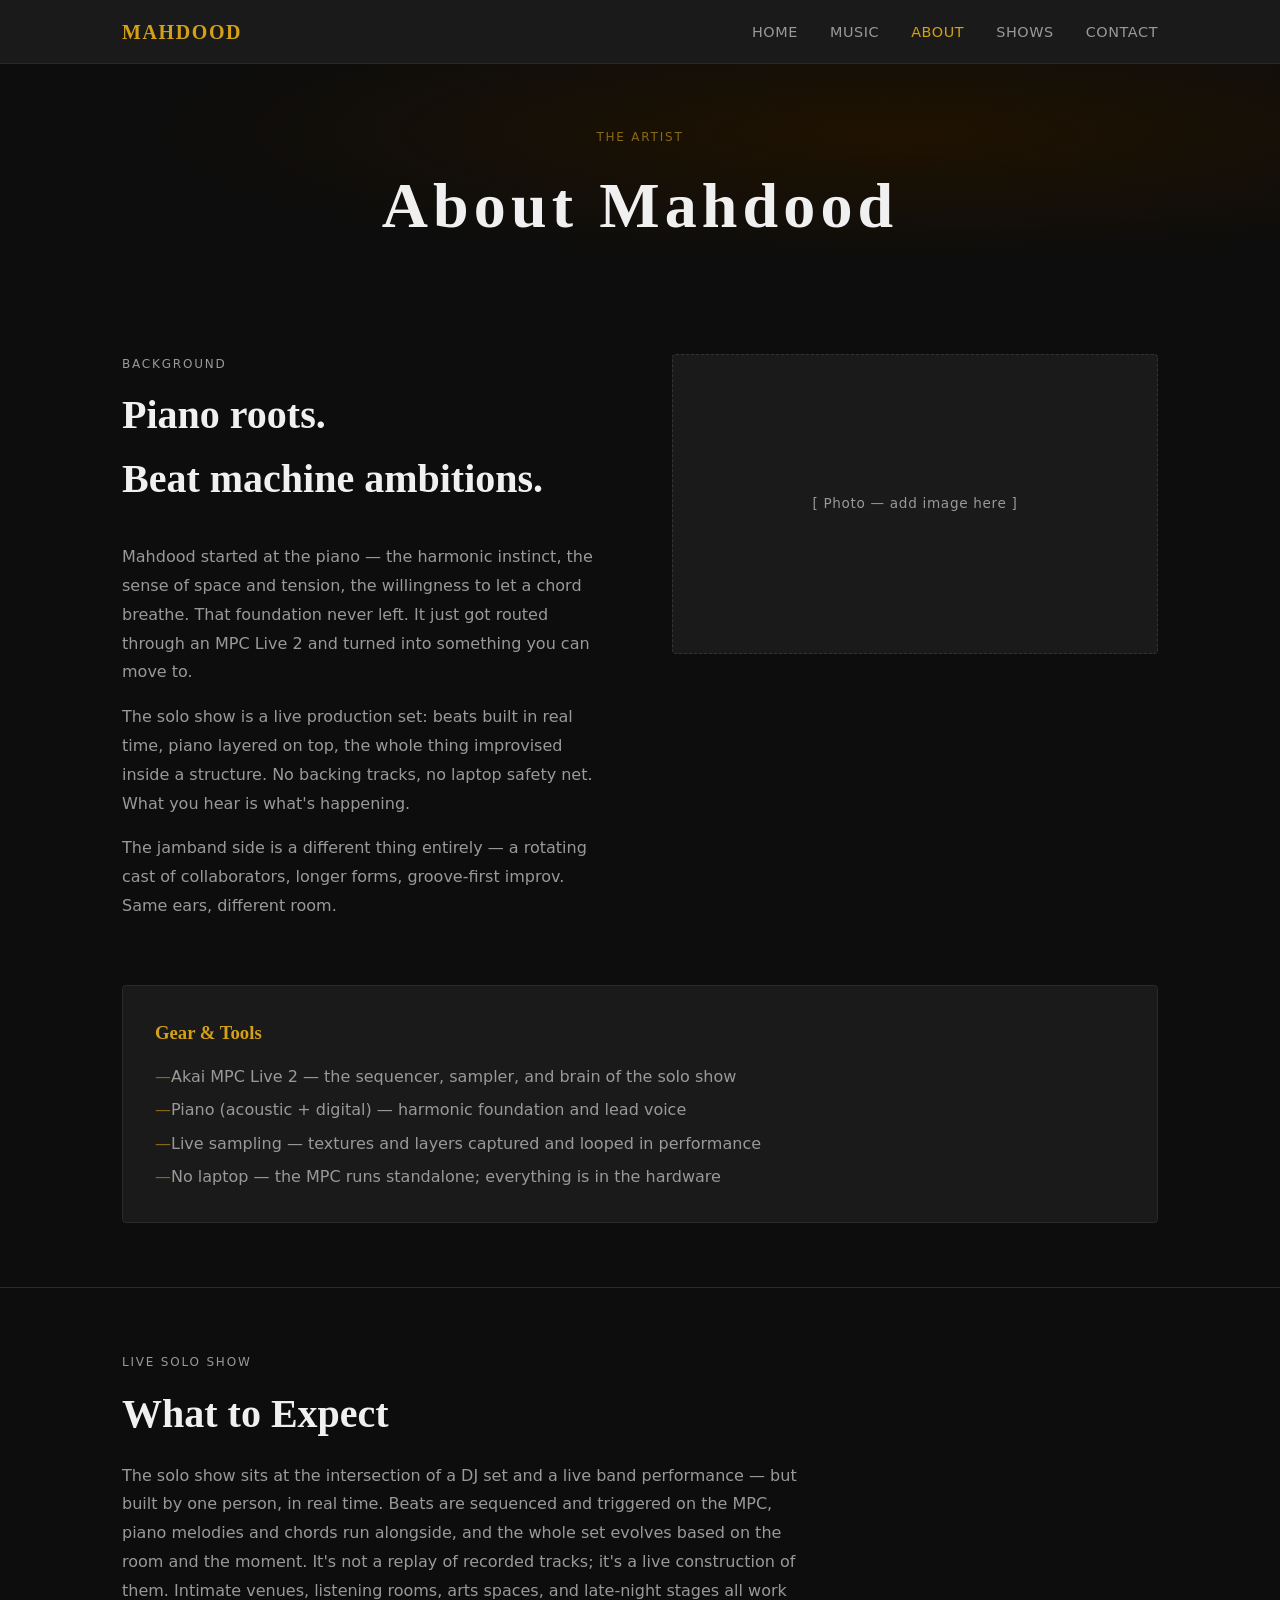
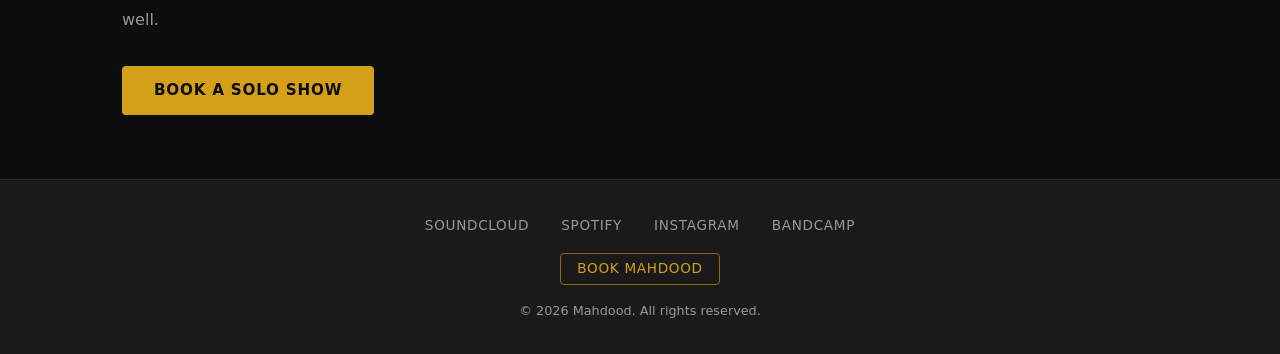
==== about.html @ 0edef9ef "feat: full site build - 5 pages, CSS design system, test script" ====
<!DOCTYPE html>
<html lang="en">
  <head>
    <meta charset="UTF-8" />
    <meta name="viewport" content="width=device-width, initial-scale=1.0" />
    <title>About — Mahdood</title>
    <meta name="description" content="About Mahdood — pianist, producer, and live performer. Piano roots, MPC Live 2, and a jamband side." />
    <link rel="stylesheet" href="styles/main.css" />
  </head>
  <body>

    <!-- Navigation -->
    <nav class="site-nav">
      <div class="nav-inner">
        <a href="index.html" class="nav-logo">MAHDOOD</a>
        <button class="nav-toggle" aria-label="Toggle menu" aria-expanded="false">
          <span></span><span></span><span></span>
        </button>
        <ul class="nav-links">
          <li><a href="index.html">Home</a></li>
          <li><a href="music.html">Music</a></li>
          <li><a href="about.html">About</a></li>
          <li><a href="shows.html">Shows</a></li>
          <li><a href="contact.html">Contact</a></li>
        </ul>
      </div>
    </nav>

    <main>

      <!-- Page hero -->
      <section class="page-hero">
        <p class="section-label">The Artist</p>
        <h1 class="page-title">About Mahdood</h1>
      </section>

      <!-- Bio + photo -->
      <section class="container">
        <div class="about-grid">

          <div class="about-bio">
            <p class="section-label">Background</p>
            <h2 class="section-title" style="margin-bottom: var(--space-lg);">Piano roots.<br>Beat machine ambitions.</h2>
            <p>
              Mahdood started at the piano — the harmonic instinct, the sense of
              space and tension, the willingness to let a chord breathe. That foundation
              never left. It just got routed through an MPC Live 2 and turned into
              something you can move to.
            </p>
            <p>
              The solo show is a live production set: beats built in real time,
              piano layered on top, the whole thing improvised inside a structure.
              No backing tracks, no laptop safety net. What you hear is what's happening.
            </p>
            <p>
              The jamband side is a different thing entirely — a rotating cast of
              collaborators, longer forms, groove-first improv. Same ears, different room.
            </p>
          </div>

          <div>
            <div class="photo-placeholder">[ Photo — add image here ]</div>
          </div>

        </div>
      </section>

      <!-- Gear callout -->
      <section class="container" style="padding-bottom: var(--space-xl);">
        <div class="gear-card">
          <h3>Gear & Tools</h3>
          <ul class="gear-list">
            <li>Akai MPC Live 2 — the sequencer, sampler, and brain of the solo show</li>
            <li>Piano (acoustic + digital) — harmonic foundation and lead voice</li>
            <li>Live sampling — textures and layers captured and looped in performance</li>
            <li>No laptop — the MPC runs standalone; everything is in the hardware</li>
          </ul>
        </div>
      </section>

      <!-- What makes the solo show different -->
      <section class="live-section">
        <div class="container">
          <p class="section-label">Live Solo Show</p>
          <h2 class="section-title">What to Expect</h2>
          <p>
            The solo show sits at the intersection of a DJ set and a live band performance —
            but built by one person, in real time. Beats are sequenced and triggered on the MPC,
            piano melodies and chords run alongside, and the whole set evolves based on
            the room and the moment. It's not a replay of recorded tracks; it's a live
            construction of them. Intimate venues, listening rooms, arts spaces, and
            late-night stages all work well.
          </p>
          <div style="margin-top: var(--space-lg);">
            <a href="contact.html" class="btn btn-primary">Book a Solo Show</a>
          </div>
        </div>
      </section>

    </main>

    <!-- Footer -->
    <footer class="site-footer">
      <div class="footer-inner">
        <ul class="footer-social">
          <li><a href="#">SoundCloud</a></li>
          <li><a href="#">Spotify</a></li>
          <li><a href="#">Instagram</a></li>
          <li><a href="#">Bandcamp</a></li>
        </ul>
        <a href="contact.html" class="footer-book">Book Mahdood</a>
        <p class="footer-copy">&copy; 2026 Mahdood. All rights reserved.</p>
      </div>
    </footer>

    <script src="scripts/main.js"></script>
  </body>
</html>
---- styles/main.css ----
*, *::before, *::after {
  box-sizing: border-box;
}

body, h1, h2, h3, h4, p, ul, ol {
  margin: 0;
  padding: 0;
}

/* ── Design Tokens ── */
:root {
  --color-bg:           #0d0d0d;
  --color-surface:      #1a1a1a;
  --color-text:         #f0f0f0;
  --color-text-muted:   #999999;
  --color-accent:       #d4a017;
  --color-accent-muted: #8b6914;
  --font-display:       Georgia, 'Times New Roman', serif;
  --font-sans:          system-ui, -apple-system, sans-serif;
  --space-xs:           0.25rem;
  --space-sm:           0.5rem;
  --space-md:           1rem;
  --space-lg:           2rem;
  --space-xl:           4rem;
  --radius:             4px;
  --nav-height:         64px;
}

/* ── Base ── */
html {
  scroll-behavior: smooth;
}

body {
  font-family: var(--font-sans);
  background: var(--color-bg);
  color: var(--color-text);
  line-height: 1.6;
  min-height: 100vh;
  display: flex;
  flex-direction: column;
}

a {
  color: var(--color-accent);
  text-decoration: none;
}

a:hover {
  text-decoration: underline;
}

img {
  max-width: 100%;
  display: block;
}

/* ── Navigation ── */
.site-nav {
  position: sticky;
  top: 0;
  z-index: 100;
  background: var(--color-surface);
  border-bottom: 1px solid #2a2a2a;
  height: var(--nav-height);
  display: flex;
  align-items: center;
}

.nav-inner {
  width: 100%;
  max-width: 1100px;
  margin: 0 auto;
  padding: 0 var(--space-lg);
  display: flex;
  align-items: center;
  justify-content: space-between;
}

.nav-logo {
  font-family: var(--font-display);
  font-size: 1.25rem;
  font-weight: bold;
  color: var(--color-accent);
  letter-spacing: 0.08em;
  text-decoration: none;
}

.nav-logo:hover {
  text-decoration: none;
  color: var(--color-accent);
  opacity: 0.85;
}

.nav-links {
  display: flex;
  gap: var(--space-lg);
  list-style: none;
}

.nav-links a {
  color: var(--color-text-muted);
  font-size: 0.9rem;
  letter-spacing: 0.04em;
  text-transform: uppercase;
  transition: color 0.2s;
  text-decoration: none;
}

.nav-links a:hover,
.nav-links a.active {
  color: var(--color-accent);
}

/* Hamburger (mobile) */
.nav-toggle {
  display: none;
  flex-direction: column;
  gap: 5px;
  cursor: pointer;
  background: none;
  border: none;
  padding: var(--space-sm);
}

.nav-toggle span {
  display: block;
  width: 24px;
  height: 2px;
  background: var(--color-text);
  transition: transform 0.3s, opacity 0.3s;
}

/* ── Footer ── */
.site-footer {
  background: var(--color-surface);
  border-top: 1px solid #2a2a2a;
  padding: var(--space-lg);
  margin-top: auto;
  text-align: center;
}

.footer-inner {
  max-width: 1100px;
  margin: 0 auto;
  display: flex;
  flex-direction: column;
  align-items: center;
  gap: var(--space-md);
}

.footer-social {
  display: flex;
  gap: var(--space-lg);
  list-style: none;
}

.footer-social a {
  color: var(--color-text-muted);
  font-size: 0.85rem;
  text-transform: uppercase;
  letter-spacing: 0.05em;
  transition: color 0.2s;
  text-decoration: none;
}

.footer-social a:hover {
  color: var(--color-accent);
}

.footer-book {
  display: inline-block;
  color: var(--color-accent);
  border: 1px solid var(--color-accent-muted);
  padding: var(--space-xs) var(--space-md);
  border-radius: var(--radius);
  font-size: 0.85rem;
  letter-spacing: 0.05em;
  text-transform: uppercase;
  transition: background 0.2s;
  text-decoration: none;
}

.footer-book:hover {
  background: var(--color-accent);
  color: #0d0d0d;
  text-decoration: none;
}

.footer-copy {
  color: var(--color-text-muted);
  font-size: 0.8rem;
}

/* ── Page wrapper ── */
main {
  flex: 1;
}

/* ── Container ── */
.container {
  max-width: 1100px;
  margin: 0 auto;
  padding: 0 var(--space-lg);
}

/* ── Buttons ── */
.btn {
  display: inline-block;
  padding: 0.75rem 2rem;
  border-radius: var(--radius);
  font-size: 0.95rem;
  font-weight: 600;
  letter-spacing: 0.05em;
  text-transform: uppercase;
  cursor: pointer;
  transition: background 0.2s, color 0.2s;
  text-decoration: none;
  border: none;
}

.btn-primary {
  background: var(--color-accent);
  color: #0d0d0d;
}

.btn-primary:hover {
  background: #e8b520;
  text-decoration: none;
  color: #0d0d0d;
}

.btn-outline {
  background: transparent;
  border: 1px solid var(--color-accent);
  color: var(--color-accent);
}

.btn-outline:hover {
  background: var(--color-accent);
  color: #0d0d0d;
  text-decoration: none;
}

/* ── Section headings ── */
.section-label {
  font-size: 0.75rem;
  letter-spacing: 0.15em;
  text-transform: uppercase;
  color: var(--color-accent-muted);
  margin-bottom: var(--space-sm);
}

.section-title {
  font-family: var(--font-display);
  font-size: clamp(1.75rem, 4vw, 2.5rem);
  color: var(--color-text);
  margin-bottom: var(--space-md);
}

/* ── Hero (index.html) ── */
.hero {
  min-height: calc(100vh - var(--nav-height));
  display: flex;
  flex-direction: column;
  align-items: center;
  justify-content: center;
  text-align: center;
  padding: var(--space-xl) var(--space-lg);
  background:
    radial-gradient(ellipse at 60% 40%, #1f1200 0%, transparent 60%),
    radial-gradient(ellipse at 20% 80%, #0d0820 0%, transparent 50%),
    var(--color-bg);
}

.hero-name {
  font-family: var(--font-display);
  font-size: clamp(3.5rem, 12vw, 9rem);
  letter-spacing: 0.12em;
  color: var(--color-text);
  line-height: 1;
  margin-bottom: var(--space-md);
}

.hero-tagline {
  font-size: clamp(0.95rem, 2.5vw, 1.2rem);
  color: var(--color-text-muted);
  letter-spacing: 0.2em;
  text-transform: uppercase;
  margin-bottom: var(--space-xl);
}

.hero-cta {
  margin-bottom: var(--space-xl);
}

.hero-blurb {
  max-width: 560px;
  color: var(--color-text-muted);
  font-size: 1rem;
  line-height: 1.8;
}

/* ── Page hero (inner pages) ── */
.page-hero {
  padding: var(--space-xl) var(--space-lg) var(--space-lg);
  background:
    radial-gradient(ellipse at 70% 30%, #1f1200 0%, transparent 60%),
    var(--color-bg);
  text-align: center;
}

.page-hero .section-label {
  margin-bottom: var(--space-sm);
}

.page-title {
  font-family: var(--font-display);
  font-size: clamp(2rem, 6vw, 4rem);
  letter-spacing: 0.08em;
  color: var(--color-text);
}

/* ── Music page ── */
.music-section {
  padding: var(--space-xl) 0;
}

.music-section + .music-section {
  border-top: 1px solid #2a2a2a;
}

.track-grid {
  display: grid;
  grid-template-columns: repeat(auto-fit, minmax(300px, 1fr));
  gap: var(--space-lg);
  margin-top: var(--space-lg);
}

.track-embed {
  background: var(--color-surface);
  border-radius: var(--radius);
  overflow: hidden;
}

.track-embed iframe {
  display: block;
  width: 100%;
}

.platform-links {
  margin-top: var(--space-lg);
  display: flex;
  gap: var(--space-md);
  flex-wrap: wrap;
}

/* ── About page ── */
.about-grid {
  display: grid;
  grid-template-columns: 1fr 1fr;
  gap: var(--space-xl);
  align-items: start;
  padding: var(--space-xl) 0;
}

.about-bio p + p {
  margin-top: var(--space-md);
}

.about-bio p {
  color: var(--color-text-muted);
  line-height: 1.8;
}

.gear-card {
  background: var(--color-surface);
  border: 1px solid #2a2a2a;
  border-radius: var(--radius);
  padding: var(--space-lg);
}

.gear-card h3 {
  font-family: var(--font-display);
  color: var(--color-accent);
  margin-bottom: var(--space-md);
}

.gear-list {
  list-style: none;
  display: flex;
  flex-direction: column;
  gap: var(--space-sm);
}

.gear-list li {
  color: var(--color-text-muted);
  padding-left: var(--space-md);
  position: relative;
}

.gear-list li::before {
  content: '—';
  position: absolute;
  left: 0;
  color: var(--color-accent-muted);
}

.photo-placeholder {
  background: var(--color-surface);
  border: 1px dashed #333;
  border-radius: var(--radius);
  height: 300px;
  display: flex;
  align-items: center;
  justify-content: center;
  color: var(--color-text-muted);
  font-size: 0.85rem;
  letter-spacing: 0.05em;
}

.live-section {
  padding: var(--space-xl) 0;
  border-top: 1px solid #2a2a2a;
}

.live-section p {
  color: var(--color-text-muted);
  max-width: 680px;
  line-height: 1.8;
}

/* ── Shows page ── */
.shows-section {
  padding: var(--space-xl) 0;
}

.shows-section + .shows-section {
  border-top: 1px solid #2a2a2a;
}

.show-list {
  list-style: none;
  display: flex;
  flex-direction: column;
  gap: var(--space-md);
  margin-top: var(--space-lg);
}

.show-item {
  background: var(--color-surface);
  border: 1px solid #2a2a2a;
  border-radius: var(--radius);
  padding: var(--space-md) var(--space-lg);
  display: grid;
  grid-template-columns: 120px 1fr auto;
  gap: var(--space-md);
  align-items: center;
}

.show-date {
  font-family: var(--font-display);
  color: var(--color-accent);
  font-size: 0.9rem;
}

.show-details h3 {
  font-size: 1rem;
  margin-bottom: var(--space-xs);
}

.show-details p {
  color: var(--color-text-muted);
  font-size: 0.85rem;
}

.show-item .btn {
  font-size: 0.8rem;
  padding: 0.4rem 1rem;
  white-space: nowrap;
}

.shows-cta {
  background: var(--color-surface);
  border: 1px solid var(--color-accent-muted);
  border-radius: var(--radius);
  padding: var(--space-xl);
  text-align: center;
  margin: var(--space-xl) 0;
}

.shows-cta p {
  color: var(--color-text-muted);
  margin-bottom: var(--space-lg);
}

/* ── Contact page ── */
.contact-grid {
  display: grid;
  grid-template-columns: 1fr 1.5fr;
  gap: var(--space-xl);
  padding: var(--space-xl) 0;
}

.contact-intro h2 {
  font-family: var(--font-display);
  font-size: clamp(1.5rem, 4vw, 2.5rem);
  color: var(--color-accent);
  margin-bottom: var(--space-md);
}

.contact-intro p {
  color: var(--color-text-muted);
  line-height: 1.8;
  margin-bottom: var(--space-lg);
}

.contact-social {
  list-style: none;
  display: flex;
  flex-direction: column;
  gap: var(--space-sm);
}

.contact-social a {
  color: var(--color-text-muted);
  font-size: 0.9rem;
  transition: color 0.2s;
  text-decoration: none;
}

.contact-social a:hover {
  color: var(--color-accent);
}

/* Contact form */
.contact-form {
  display: flex;
  flex-direction: column;
  gap: var(--space-md);
}

.form-group {
  display: flex;
  flex-direction: column;
  gap: var(--space-xs);
}

.form-group label {
  font-size: 0.8rem;
  letter-spacing: 0.08em;
  text-transform: uppercase;
  color: var(--color-text-muted);
}

.form-group input,
.form-group select,
.form-group textarea {
  background: var(--color-surface);
  border: 1px solid #333;
  border-radius: var(--radius);
  color: var(--color-text);
  font-family: var(--font-sans);
  font-size: 1rem;
  padding: 0.65rem var(--space-md);
  transition: border-color 0.2s;
  width: 100%;
}

.form-group input:focus,
.form-group select,
.form-group textarea:focus {
  outline: none;
  border-color: var(--color-accent);
}

.form-group select option {
  background: var(--color-surface);
}

.form-group textarea {
  min-height: 140px;
  resize: vertical;
}

/* ── Responsive ── */
@media (max-width: 768px) {
  .nav-links {
    display: none;
    position: absolute;
    top: var(--nav-height);
    left: 0;
    right: 0;
    background: var(--color-surface);
    flex-direction: column;
    padding: var(--space-md) var(--space-lg);
    gap: var(--space-md);
    border-bottom: 1px solid #2a2a2a;
  }

  .nav-links.open {
    display: flex;
  }

  .nav-toggle {
    display: flex;
  }

  .about-grid,
  .contact-grid {
    grid-template-columns: 1fr;
  }

  .show-item {
    grid-template-columns: 1fr;
  }

  .show-item .btn {
    width: fit-content;
  }

  .track-grid {
    grid-template-columns: 1fr;
  }
}
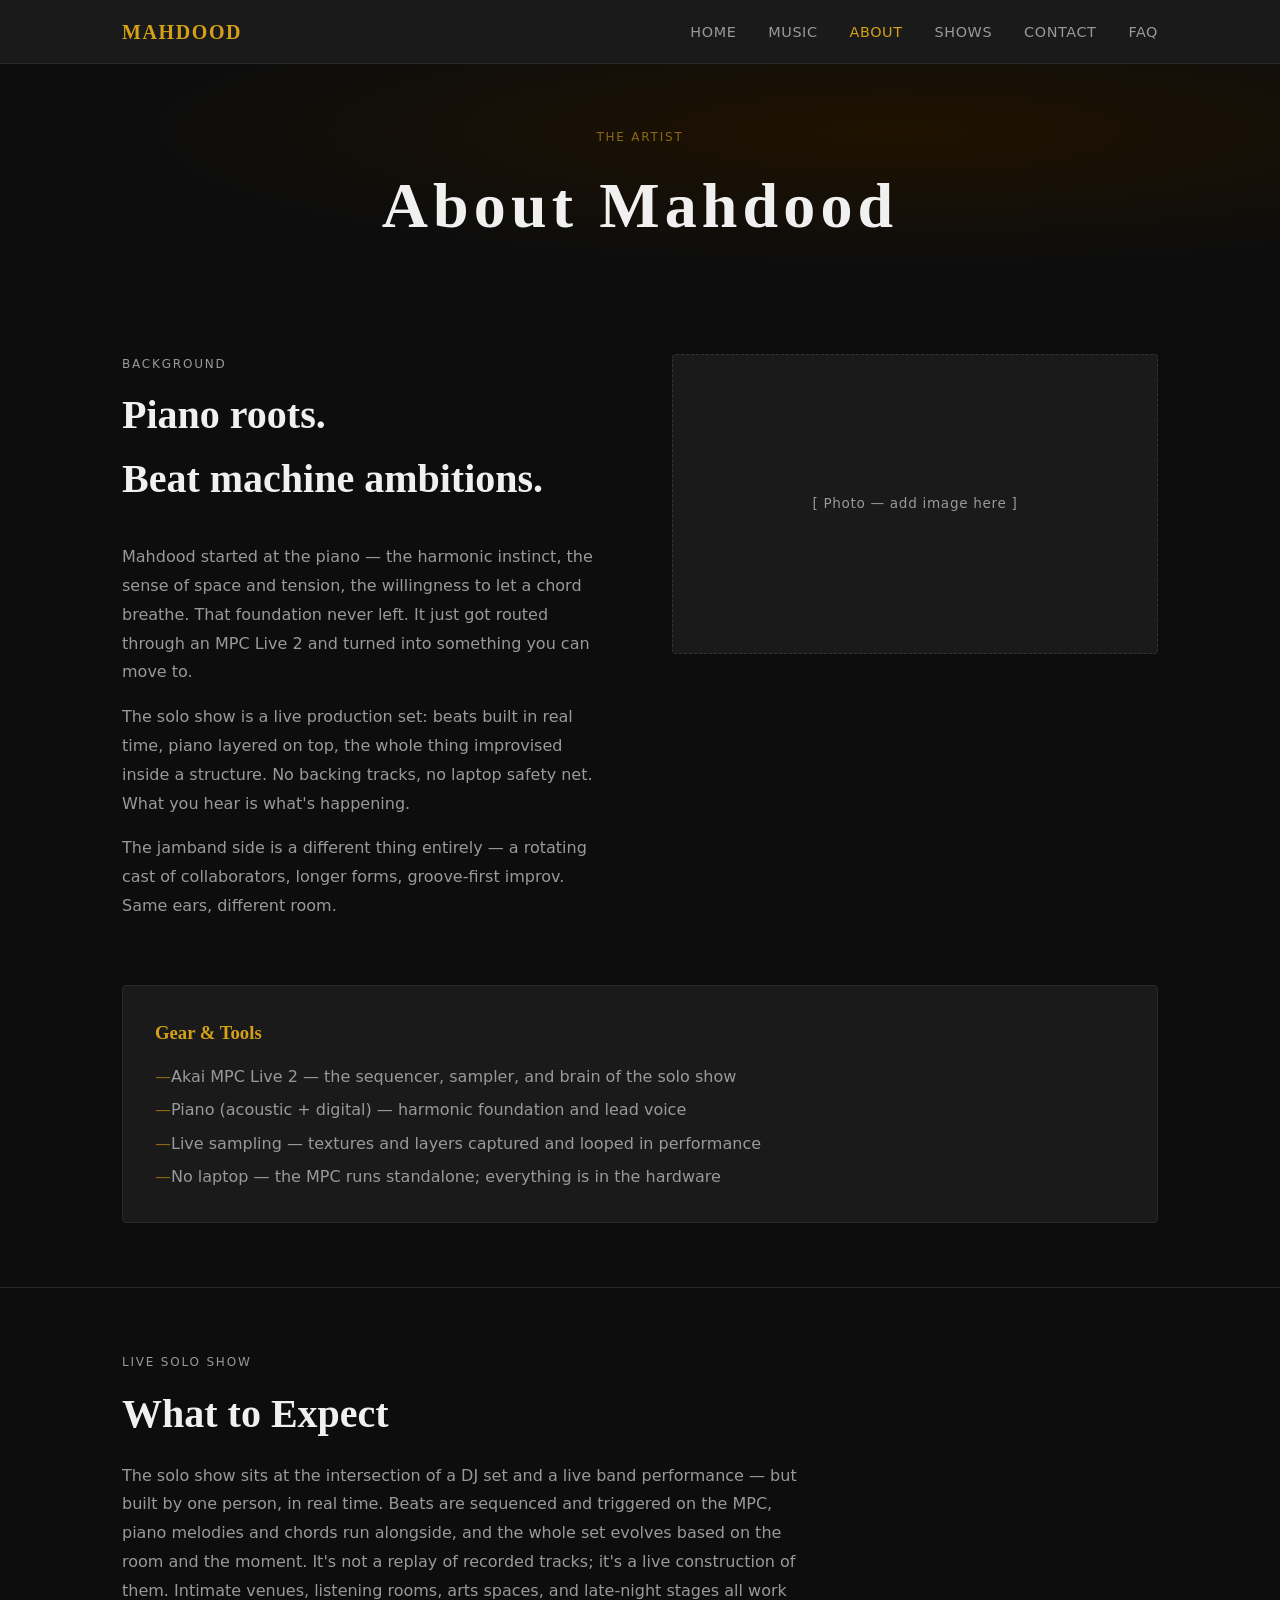
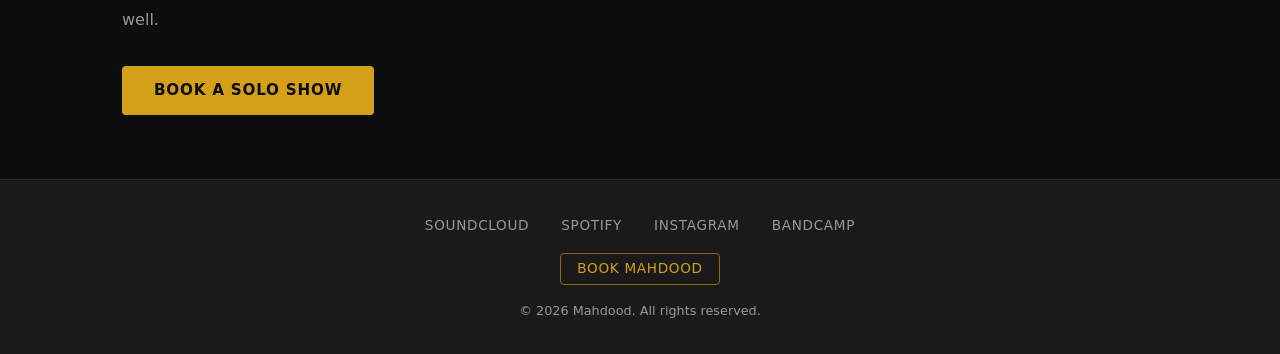
==== commit 8e1173aa: "chore: commit accumulated work from modules 3-5 - Add .claude/rules/, skills/, hooks/, and settings." ====
--- a/about.html
+++ b/about.html
@@ -22,6 +22,7 @@
           <li><a href="about.html">About</a></li>
           <li><a href="shows.html">Shows</a></li>
           <li><a href="contact.html">Contact</a></li>
+          <li><a href="faq.html">FAQ</a></li>
         </ul>
       </div>
     </nav>
--- a/styles/main.css
+++ b/styles/main.css
@@ -583,6 +583,338 @@
   resize: vertical;
 }
 
+/* ── Blog page ── */
+.blog-listing {
+  padding: var(--space-xl) 0;
+}
+
+.blog-grid {
+  list-style: none;
+  display: grid;
+  grid-template-columns: 1fr;
+  gap: var(--space-lg);
+}
+
+.post-card {
+  background: var(--color-surface);
+  border: 1px solid #2a2a2a;
+  border-radius: var(--radius);
+  padding: var(--space-lg);
+  display: flex;
+  flex-direction: column;
+  gap: var(--space-md);
+  transition: border-color 0.2s;
+}
+
+.post-card:hover {
+  border-color: var(--color-accent-muted);
+}
+
+.post-card__header {
+  display: flex;
+  flex-direction: column;
+  gap: var(--space-xs);
+}
+
+.post-card__date {
+  font-size: 0.75rem;
+  letter-spacing: 0.1em;
+  text-transform: uppercase;
+  color: var(--color-accent-muted);
+}
+
+.post-card__title {
+  font-family: var(--font-display);
+  font-size: clamp(1.1rem, 2.5vw, 1.4rem);
+  line-height: 1.3;
+}
+
+.post-card__title a {
+  color: var(--color-text);
+  text-decoration: none;
+  transition: color 0.2s;
+}
+
+.post-card__title a:hover {
+  color: var(--color-accent);
+  text-decoration: none;
+}
+
+.post-card__title a:focus {
+  outline: 2px solid var(--color-accent);
+  outline-offset: 2px;
+  border-radius: 2px;
+}
+
+.post-card__excerpt {
+  color: var(--color-text-muted);
+  font-size: 0.95rem;
+  line-height: 1.7;
+}
+
+.post-card__tags {
+  list-style: none;
+  display: flex;
+  flex-wrap: wrap;
+  gap: var(--space-sm);
+  margin-top: auto;
+}
+
+.post-card__tag {
+  font-size: 0.75rem;
+  letter-spacing: 0.06em;
+  text-transform: uppercase;
+  color: var(--color-text-muted);
+  background: var(--color-bg);
+  border: 1px solid #333;
+  border-radius: var(--radius);
+  padding: var(--space-xs) var(--space-sm);
+}
+
+@media (min-width: 768px) {
+  .blog-grid {
+    grid-template-columns: repeat(2, 1fr);
+  }
+}
+
+@media (min-width: 1100px) {
+  .blog-grid {
+    grid-template-columns: repeat(3, 1fr);
+  }
+}
+
+/* ── Card ── */
+.card {
+  background: var(--color-surface);
+  border: 1px solid #2a2a2a;
+  border-radius: var(--radius);
+  padding: var(--space-lg);
+  display: flex;
+  flex-direction: column;
+  gap: var(--space-md);
+  transition: border-color 0.2s;
+}
+
+.card__label {
+  font-size: 0.75rem;
+  letter-spacing: 0.1em;
+  text-transform: uppercase;
+  color: var(--color-accent-muted);
+}
+
+.card__title {
+  font-family: var(--font-display);
+  font-size: clamp(1.1rem, 2.5vw, 1.4rem);
+  color: var(--color-text);
+  line-height: 1.3;
+}
+
+.card__body {
+  color: var(--color-text-muted);
+  font-size: 0.95rem;
+  line-height: 1.7;
+}
+
+.card__footer {
+  margin-top: auto;
+  padding-top: var(--space-md);
+  border-top: 1px solid #2a2a2a;
+  display: flex;
+  align-items: center;
+  gap: var(--space-md);
+}
+
+/* Modifier: clickable card with a wrapping link */
+.card--link {
+  cursor: pointer;
+  text-decoration: none;
+  color: inherit;
+}
+
+.card--link:hover {
+  border-color: var(--color-accent-muted);
+  text-decoration: none;
+}
+
+.card--link:focus {
+  outline: 2px solid var(--color-accent);
+  outline-offset: 2px;
+}
+
+/* Modifier: accent border callout */
+.card--accent {
+  border-color: var(--color-accent-muted);
+}
+
+/* ── Hero (BEM) ── */
+/* Base .hero block styles live above under "Hero (index.html)".  */
+/* These rules add BEM __element classes and --modifier variants.  */
+
+.hero__label {
+  font-size: 0.75rem;
+  letter-spacing: 0.15em;
+  text-transform: uppercase;
+  color: var(--color-accent-muted);
+  margin-bottom: var(--space-sm);
+}
+
+.hero__name {
+  font-family: var(--font-display);
+  font-size: clamp(3.5rem, 12vw, 9rem);
+  letter-spacing: 0.12em;
+  color: var(--color-text);
+  line-height: 1;
+  margin-bottom: var(--space-md);
+}
+
+.hero__tagline {
+  font-size: clamp(0.95rem, 2.5vw, 1.2rem);
+  color: var(--color-text-muted);
+  letter-spacing: 0.2em;
+  text-transform: uppercase;
+  margin-bottom: var(--space-xl);
+}
+
+.hero__cta {
+  display: flex;
+  flex-wrap: wrap;
+  gap: var(--space-md);
+  justify-content: center;
+  margin-bottom: var(--space-xl);
+}
+
+.hero__cta .btn:focus {
+  outline: 2px solid var(--color-accent);
+  outline-offset: 3px;
+}
+
+.hero__body {
+  max-width: 560px;
+  color: var(--color-text-muted);
+  font-size: 1rem;
+  line-height: 1.8;
+}
+
+/* Modifier: compact — for section heroes that don't need full-viewport height */
+.hero--compact {
+  min-height: 0;
+  padding: var(--space-xl) var(--space-lg) var(--space-lg);
+}
+
+/* Modifier: split — two-column layout (text left, visual right) */
+.hero--split {
+  flex-direction: row;
+  text-align: left;
+  align-items: center;
+  gap: var(--space-xl);
+}
+
+.hero--split .hero__content {
+  flex: 1;
+}
+
+.hero--split .hero__media {
+  flex: 1;
+  display: flex;
+  justify-content: center;
+  align-items: center;
+}
+
+.hero--split .hero__cta {
+  justify-content: flex-start;
+}
+
+@media (max-width: 768px) {
+  .hero--split {
+    flex-direction: column;
+    text-align: center;
+  }
+
+  .hero--split .hero__cta {
+    justify-content: center;
+  }
+}
+
+/* ── FAQ page ── */
+.faq-content {
+  padding: var(--space-xl) 0;
+  display: flex;
+  flex-direction: column;
+  gap: var(--space-xl);
+}
+
+.faq-group__title {
+  font-family: var(--font-display);
+  font-size: clamp(1rem, 2.5vw, 1.3rem);
+  color: var(--color-accent);
+  letter-spacing: 0.05em;
+  margin-bottom: var(--space-md);
+  padding-bottom: var(--space-sm);
+  border-bottom: 1px solid var(--color-accent-muted);
+}
+
+.faq-item {
+  background: var(--color-surface);
+  border: 1px solid #2a2a2a;
+  border-radius: var(--radius);
+  transition: border-color 0.2s;
+}
+
+.faq-item[open] {
+  border-color: var(--color-accent-muted);
+}
+
+.faq-item__question {
+  list-style: none;
+  padding: var(--space-md) var(--space-lg);
+  cursor: pointer;
+  font-size: 1rem;
+  color: var(--color-text);
+  display: flex;
+  justify-content: space-between;
+  align-items: center;
+  gap: var(--space-md);
+  user-select: none;
+}
+
+.faq-item__question::-webkit-details-marker {
+  display: none;
+}
+
+.faq-item__question::after {
+  content: '+';
+  font-size: 1.2rem;
+  color: var(--color-accent);
+  flex-shrink: 0;
+  transition: transform 0.2s;
+}
+
+.faq-item[open] .faq-item__question::after {
+  transform: rotate(45deg);
+}
+
+.faq-item__question:focus {
+  outline: 2px solid var(--color-accent);
+  outline-offset: -2px;
+  border-radius: var(--radius);
+}
+
+.faq-item__answer {
+  padding: 0 var(--space-lg) var(--space-md);
+  color: var(--color-text-muted);
+  line-height: 1.8;
+  font-size: 0.95rem;
+}
+
+.faq-item__answer a {
+  color: var(--color-accent);
+  text-decoration: none;
+}
+
+.faq-item__answer a:hover {
+  text-decoration: underline;
+}
+
 /* ── Responsive ── */
 @media (max-width: 768px) {
   .nav-links {
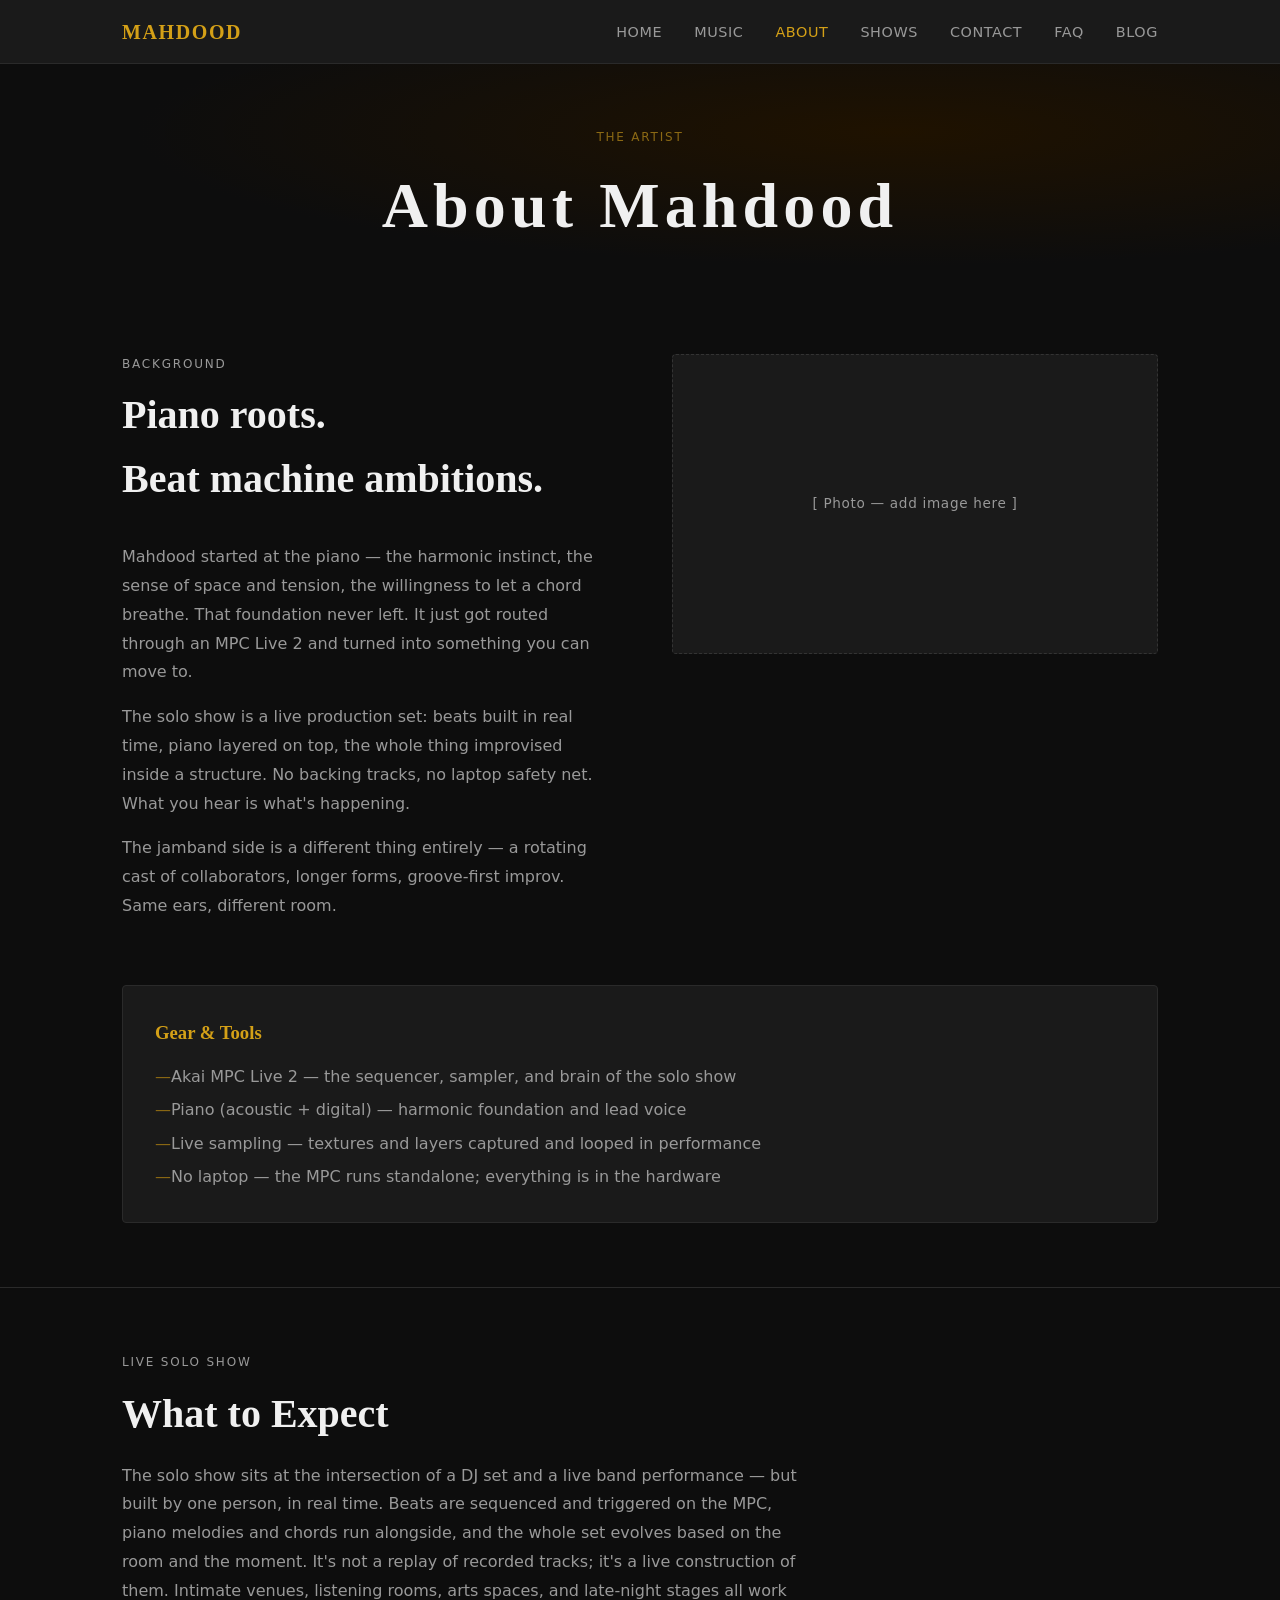
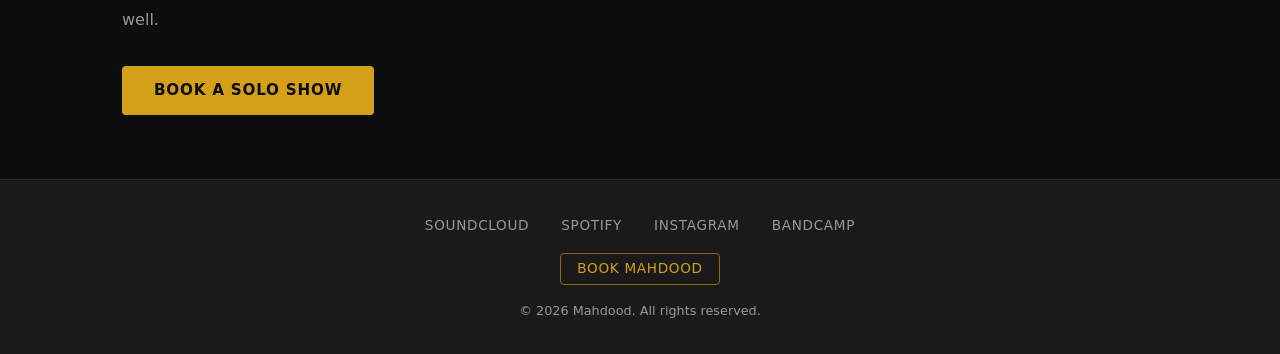
==== commit 3af99cd5: "feat: complete all modules — agents, hooks, skills, eval suite, and final HTML Adds coordinator agen" ====
--- a/about.html
+++ b/about.html
@@ -23,6 +23,7 @@
           <li><a href="shows.html">Shows</a></li>
           <li><a href="contact.html">Contact</a></li>
           <li><a href="faq.html">FAQ</a></li>
+          <li><a href="blog.html">Blog</a></li>
         </ul>
       </div>
     </nav>
--- a/styles/main.css
+++ b/styles/main.css
@@ -22,6 +22,7 @@
   --space-md:           1rem;
   --space-lg:           2rem;
   --space-xl:           4rem;
+  --color-border:       #2a2a2a;
   --radius:             4px;
   --nav-height:         64px;
 }
@@ -48,6 +49,11 @@
 
 a:hover {
   text-decoration: underline;
+}
+
+a:focus-visible {
+  outline: 2px solid var(--color-accent);
+  outline-offset: 2px;
 }
 
 img {
@@ -92,6 +98,11 @@
   opacity: 0.85;
 }
 
+.nav-logo:focus-visible {
+  outline: 2px solid var(--color-accent);
+  outline-offset: 2px;
+}
+
 .nav-links {
   display: flex;
   gap: var(--space-lg);
@@ -110,6 +121,11 @@
 .nav-links a:hover,
 .nav-links a.active {
   color: var(--color-accent);
+}
+
+.nav-links a:focus-visible {
+  outline: 2px solid var(--color-accent);
+  outline-offset: 2px;
 }
 
 /* Hamburger (mobile) */
@@ -131,6 +147,15 @@
   transition: transform 0.3s, opacity 0.3s;
 }
 
+.nav-toggle:hover {
+  opacity: 0.8;
+}
+
+.nav-toggle:focus-visible {
+  outline: 2px solid var(--color-accent);
+  outline-offset: 2px;
+}
+
 /* ── Footer ── */
 .site-footer {
   background: var(--color-surface);
@@ -168,6 +193,11 @@
   color: var(--color-accent);
 }
 
+.footer-social a:focus-visible {
+  outline: 2px solid var(--color-accent);
+  outline-offset: 2px;
+}
+
 .footer-book {
   display: inline-block;
   color: var(--color-accent);
@@ -185,6 +215,11 @@
   background: var(--color-accent);
   color: #0d0d0d;
   text-decoration: none;
+}
+
+.footer-book:focus-visible {
+  outline: 2px solid var(--color-accent);
+  outline-offset: 2px;
 }
 
 .footer-copy {
@@ -230,6 +265,11 @@
   color: #0d0d0d;
 }
 
+.btn-primary:focus-visible {
+  outline: 2px solid var(--color-text);
+  outline-offset: 2px;
+}
+
 .btn-outline {
   background: transparent;
   border: 1px solid var(--color-accent);
@@ -240,6 +280,11 @@
   background: var(--color-accent);
   color: #0d0d0d;
   text-decoration: none;
+}
+
+.btn-outline:focus-visible {
+  outline: 2px solid var(--color-accent);
+  outline-offset: 2px;
 }
 
 /* ── Section headings ── */
@@ -533,6 +578,15 @@
   color: var(--color-accent);
 }
 
+.contact-social a:focus-visible {
+  outline: 2px solid var(--color-accent);
+  outline-offset: 2px;
+}
+
+.contact-social-label {
+  margin-bottom: var(--space-sm);
+}
+
 /* Contact form */
 .contact-form {
   display: flex;
@@ -557,7 +611,7 @@
 .form-group select,
 .form-group textarea {
   background: var(--color-surface);
-  border: 1px solid #333;
+  border: 1px solid var(--color-border);
   border-radius: var(--radius);
   color: var(--color-text);
   font-family: var(--font-sans);
@@ -567,10 +621,11 @@
   width: 100%;
 }
 
-.form-group input:focus,
-.form-group select,
-.form-group textarea:focus {
-  outline: none;
+.form-group input:focus-visible,
+.form-group select:focus-visible,
+.form-group textarea:focus-visible {
+  outline: 2px solid var(--color-accent);
+  outline-offset: 2px;
   border-color: var(--color-accent);
 }
 
@@ -581,6 +636,45 @@
 .form-group textarea {
   min-height: 140px;
   resize: vertical;
+}
+
+/* Invalid field state */
+.form-group input.is-invalid,
+.form-group select.is-invalid,
+.form-group textarea.is-invalid {
+  border-color: #c0392b;
+}
+
+.form-group__error {
+  font-size: 0.75rem;
+  color: #c0392b;
+  margin-top: var(--space-xs);
+}
+
+/* Form feedback banners */
+.form-success,
+.form-error {
+  display: none;
+  padding: var(--space-md) var(--space-lg);
+  border-radius: var(--radius);
+  margin-top: var(--space-md);
+}
+
+.form-success {
+  background: rgba(212, 160, 23, 0.1);
+  border: 1px solid var(--color-accent-muted);
+  color: var(--color-text);
+}
+
+.form-error {
+  background: rgba(192, 57, 43, 0.1);
+  border: 1px solid #c0392b;
+  color: var(--color-text);
+}
+
+.form-success.is-visible,
+.form-error.is-visible {
+  display: block;
 }
 
 /* ── Blog page ── */
@@ -666,7 +760,7 @@
   text-transform: uppercase;
   color: var(--color-text-muted);
   background: var(--color-bg);
-  border: 1px solid #333;
+  border: 1px solid var(--color-border);
   border-radius: var(--radius);
   padding: var(--space-xs) var(--space-sm);
 }
@@ -913,6 +1007,11 @@
 
 .faq-item__answer a:hover {
   text-decoration: underline;
+}
+
+.faq-item__answer a:focus-visible {
+  outline: 2px solid var(--color-accent);
+  outline-offset: 2px;
 }
 
 /* ── Responsive ── */
@@ -955,3 +1054,286 @@
     grid-template-columns: 1fr;
   }
 }
+
+/* ── Tag filter bar ── */
+.tag-filter-section {
+  padding: var(--space-md) 0 0;
+}
+
+.tag-filter {
+  display: flex;
+  flex-wrap: wrap;
+  gap: var(--space-sm);
+}
+
+.tag-filter__btn {
+  font-family: var(--font-sans);
+  font-size: 0.75rem;
+  letter-spacing: 0.08em;
+  text-transform: uppercase;
+  color: var(--color-text-muted);
+  background: transparent;
+  border: 1px solid #2a2a2a;
+  border-radius: var(--radius);
+  padding: var(--space-xs) var(--space-sm);
+  cursor: pointer;
+  transition: color 0.2s, border-color 0.2s, background 0.2s;
+}
+
+.tag-filter__btn:hover {
+  color: var(--color-text);
+  border-color: var(--color-accent-muted);
+}
+
+.tag-filter__btn--active {
+  color: var(--color-bg);
+  background: var(--color-accent);
+  border-color: var(--color-accent);
+}
+
+.tag-filter__btn:focus {
+  outline: 2px solid var(--color-accent);
+  outline-offset: 2px;
+}
+
+/* ── Blog empty / error state ── */
+.blog-empty,
+.blog-error {
+  color: var(--color-text-muted);
+  font-size: 0.95rem;
+  padding: var(--space-lg) 0;
+}
+
+/* ── Single post page ── */
+.post-page {
+  padding: var(--space-xl) 0;
+}
+
+.post-page__back {
+  display: inline-block;
+  font-size: 0.8rem;
+  letter-spacing: 0.08em;
+  text-transform: uppercase;
+  color: var(--color-accent-muted);
+  text-decoration: none;
+  margin-bottom: var(--space-lg);
+  transition: color 0.2s;
+}
+
+.post-page__back:hover {
+  color: var(--color-accent);
+}
+
+.post-page__back:focus {
+  outline: 2px solid var(--color-accent);
+  outline-offset: 2px;
+  border-radius: 2px;
+}
+
+.post-page__header {
+  margin-bottom: var(--space-xl);
+  padding-bottom: var(--space-lg);
+  border-bottom: 1px solid #2a2a2a;
+}
+
+.post-page__date {
+  display: block;
+  font-size: 0.75rem;
+  letter-spacing: 0.1em;
+  text-transform: uppercase;
+  color: var(--color-accent-muted);
+  margin-bottom: var(--space-sm);
+}
+
+.post-page__title {
+  font-family: var(--font-display);
+  font-size: clamp(1.8rem, 5vw, 3rem);
+  line-height: 1.2;
+  color: var(--color-text);
+  margin-bottom: var(--space-md);
+}
+
+.post-page__tags {
+  list-style: none;
+  display: flex;
+  flex-wrap: wrap;
+  gap: var(--space-sm);
+}
+
+.post-page__tag {
+  font-size: 0.75rem;
+  letter-spacing: 0.06em;
+  text-transform: uppercase;
+  color: var(--color-text-muted);
+  background: var(--color-bg);
+  border: 1px solid #2a2a2a;
+  border-radius: var(--radius);
+  padding: var(--space-xs) var(--space-sm);
+  text-decoration: none;
+  transition: color 0.2s, border-color 0.2s;
+}
+
+.post-page__tag:hover {
+  color: var(--color-accent);
+  border-color: var(--color-accent-muted);
+}
+
+.post-page__tag:focus {
+  outline: 2px solid var(--color-accent);
+  outline-offset: 2px;
+}
+
+/* ── Post prose content ── */
+.post-page__content {
+  max-width: 680px;
+  color: var(--color-text);
+  font-size: 1.05rem;
+  line-height: 1.85;
+}
+
+.post-page__content h2 {
+  font-family: var(--font-display);
+  font-size: clamp(1.2rem, 3vw, 1.6rem);
+  color: var(--color-text);
+  margin: var(--space-xl) 0 var(--space-md);
+  padding-bottom: var(--space-sm);
+  border-bottom: 1px solid #2a2a2a;
+}
+
+.post-page__content h3 {
+  font-family: var(--font-display);
+  font-size: clamp(1rem, 2.5vw, 1.25rem);
+  color: var(--color-accent);
+  margin: var(--space-lg) 0 var(--space-sm);
+}
+
+.post-page__content p {
+  margin-bottom: var(--space-md);
+}
+
+.post-page__content ul,
+.post-page__content ol {
+  padding-left: var(--space-lg);
+  margin-bottom: var(--space-md);
+}
+
+.post-page__content li {
+  margin-bottom: var(--space-sm);
+}
+
+.post-page__content blockquote {
+  border-left: 3px solid var(--color-accent);
+  margin: var(--space-lg) 0;
+  padding: var(--space-sm) var(--space-lg);
+  background: var(--color-surface);
+  border-radius: 0 var(--radius) var(--radius) 0;
+}
+
+.post-page__content blockquote p {
+  color: var(--color-text-muted);
+  font-style: italic;
+  margin-bottom: 0;
+}
+
+.post-page__content code {
+  font-size: 0.88em;
+  background: var(--color-surface);
+  border: 1px solid #2a2a2a;
+  border-radius: 3px;
+  padding: 0.1em 0.35em;
+  color: var(--color-accent);
+}
+
+.post-page__content pre {
+  background: var(--color-surface);
+  border: 1px solid #2a2a2a;
+  border-radius: var(--radius);
+  padding: var(--space-md);
+  overflow-x: auto;
+  margin-bottom: var(--space-md);
+}
+
+.post-page__content pre code {
+  background: none;
+  border: none;
+  padding: 0;
+  color: var(--color-text);
+  font-size: 0.9rem;
+}
+
+.post-page__content hr {
+  border: none;
+  border-top: 1px solid #2a2a2a;
+  margin: var(--space-xl) 0;
+}
+
+.post-page__content a {
+  color: var(--color-accent);
+  text-decoration: none;
+}
+
+.post-page__content a:hover {
+  text-decoration: underline;
+}
+
+.post-page__content a:focus {
+  outline: 2px solid var(--color-accent);
+  outline-offset: 2px;
+  border-radius: 2px;
+}
+
+.post-page__content strong {
+  color: var(--color-text);
+  font-weight: 700;
+}
+
+/* ── Prev / Next navigation ── */
+.post-nav {
+  display: flex;
+  justify-content: space-between;
+  gap: var(--space-md);
+  margin-top: var(--space-xl);
+  padding-top: var(--space-lg);
+  border-top: 1px solid #2a2a2a;
+  max-width: 680px;
+}
+
+.post-nav__prev,
+.post-nav__next {
+  display: flex;
+  flex-direction: column;
+  gap: var(--space-xs);
+  text-decoration: none;
+  max-width: 45%;
+}
+
+.post-nav__next {
+  margin-left: auto;
+  text-align: right;
+}
+
+.post-nav__direction {
+  font-size: 0.72rem;
+  letter-spacing: 0.1em;
+  text-transform: uppercase;
+  color: var(--color-accent-muted);
+}
+
+.post-nav__label {
+  font-size: 0.9rem;
+  color: var(--color-text-muted);
+  line-height: 1.4;
+  transition: color 0.2s;
+}
+
+.post-nav__prev:hover .post-nav__label,
+.post-nav__next:hover .post-nav__label {
+  color: var(--color-accent);
+}
+
+.post-nav__prev:focus,
+.post-nav__next:focus {
+  outline: 2px solid var(--color-accent);
+  outline-offset: 4px;
+  border-radius: 2px;
+}
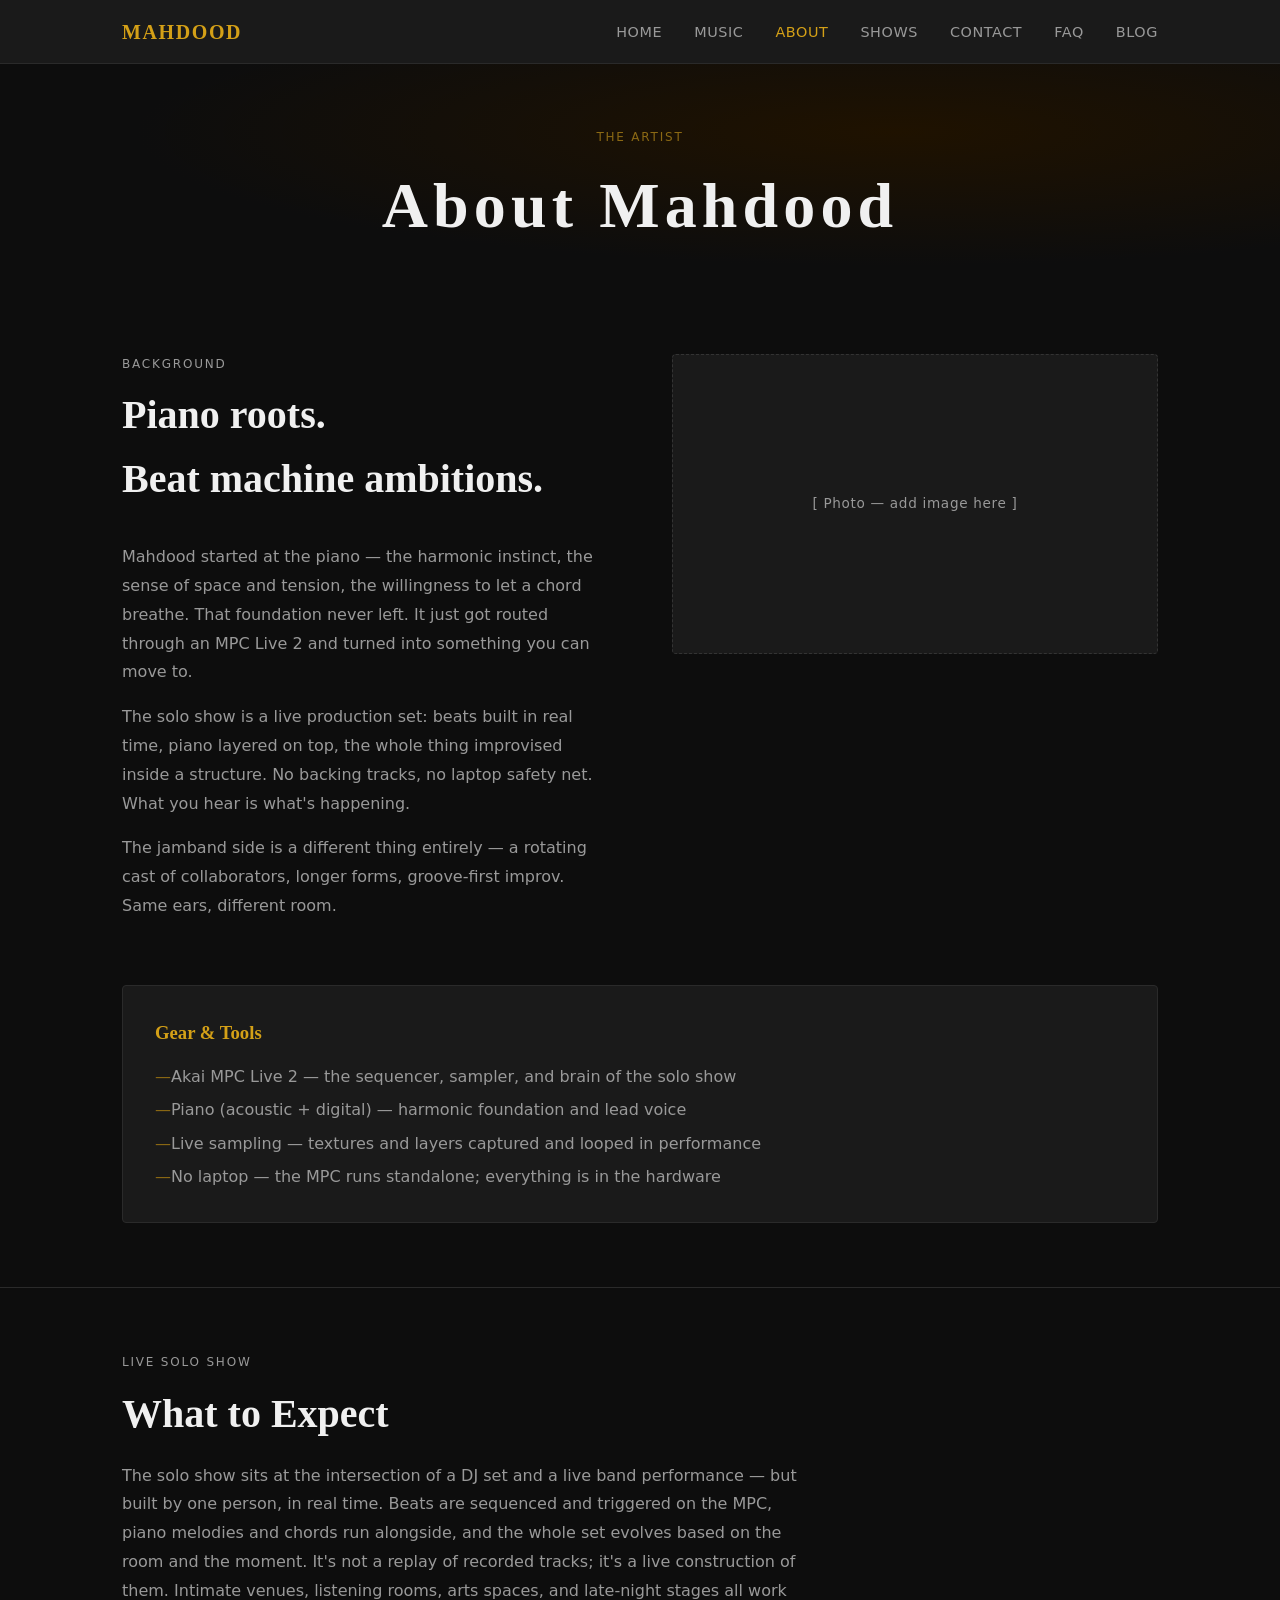
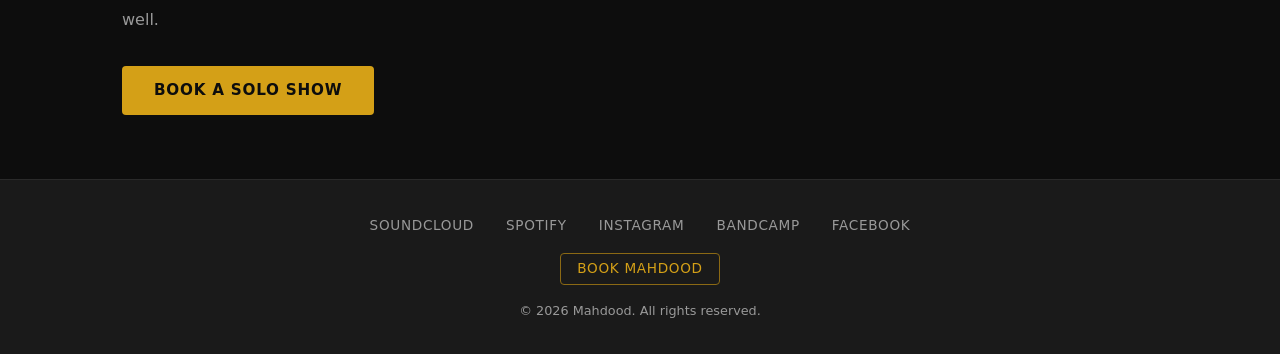
==== commit 827b188a: "feat: add real social links and Facebook to all page footers Replaced # placeholders with live URLs " ====
--- a/about.html
+++ b/about.html
@@ -105,10 +105,11 @@
     <footer class="site-footer">
       <div class="footer-inner">
         <ul class="footer-social">
-          <li><a href="#">SoundCloud</a></li>
-          <li><a href="#">Spotify</a></li>
-          <li><a href="#">Instagram</a></li>
-          <li><a href="#">Bandcamp</a></li>
+          <li><a href="https://soundcloud.com/mahdood" target="_blank" rel="noopener noreferrer">SoundCloud</a></li>
+          <li><a href="https://open.spotify.com/artist/2Wp3cy9uEl3Trui0p3qMfn" target="_blank" rel="noopener noreferrer">Spotify</a></li>
+          <li><a href="https://instagram.com/mahdoodmusic" target="_blank" rel="noopener noreferrer">Instagram</a></li>
+          <li><a href="https://mahdoodmusic.bandcamp.com/" target="_blank" rel="noopener noreferrer">Bandcamp</a></li>
+          <li><a href="https://facebook.com/mahdoodmusic" target="_blank" rel="noopener noreferrer">Facebook</a></li>
         </ul>
         <a href="contact.html" class="footer-book">Book Mahdood</a>
         <p class="footer-copy">&copy; 2026 Mahdood. All rights reserved.</p>
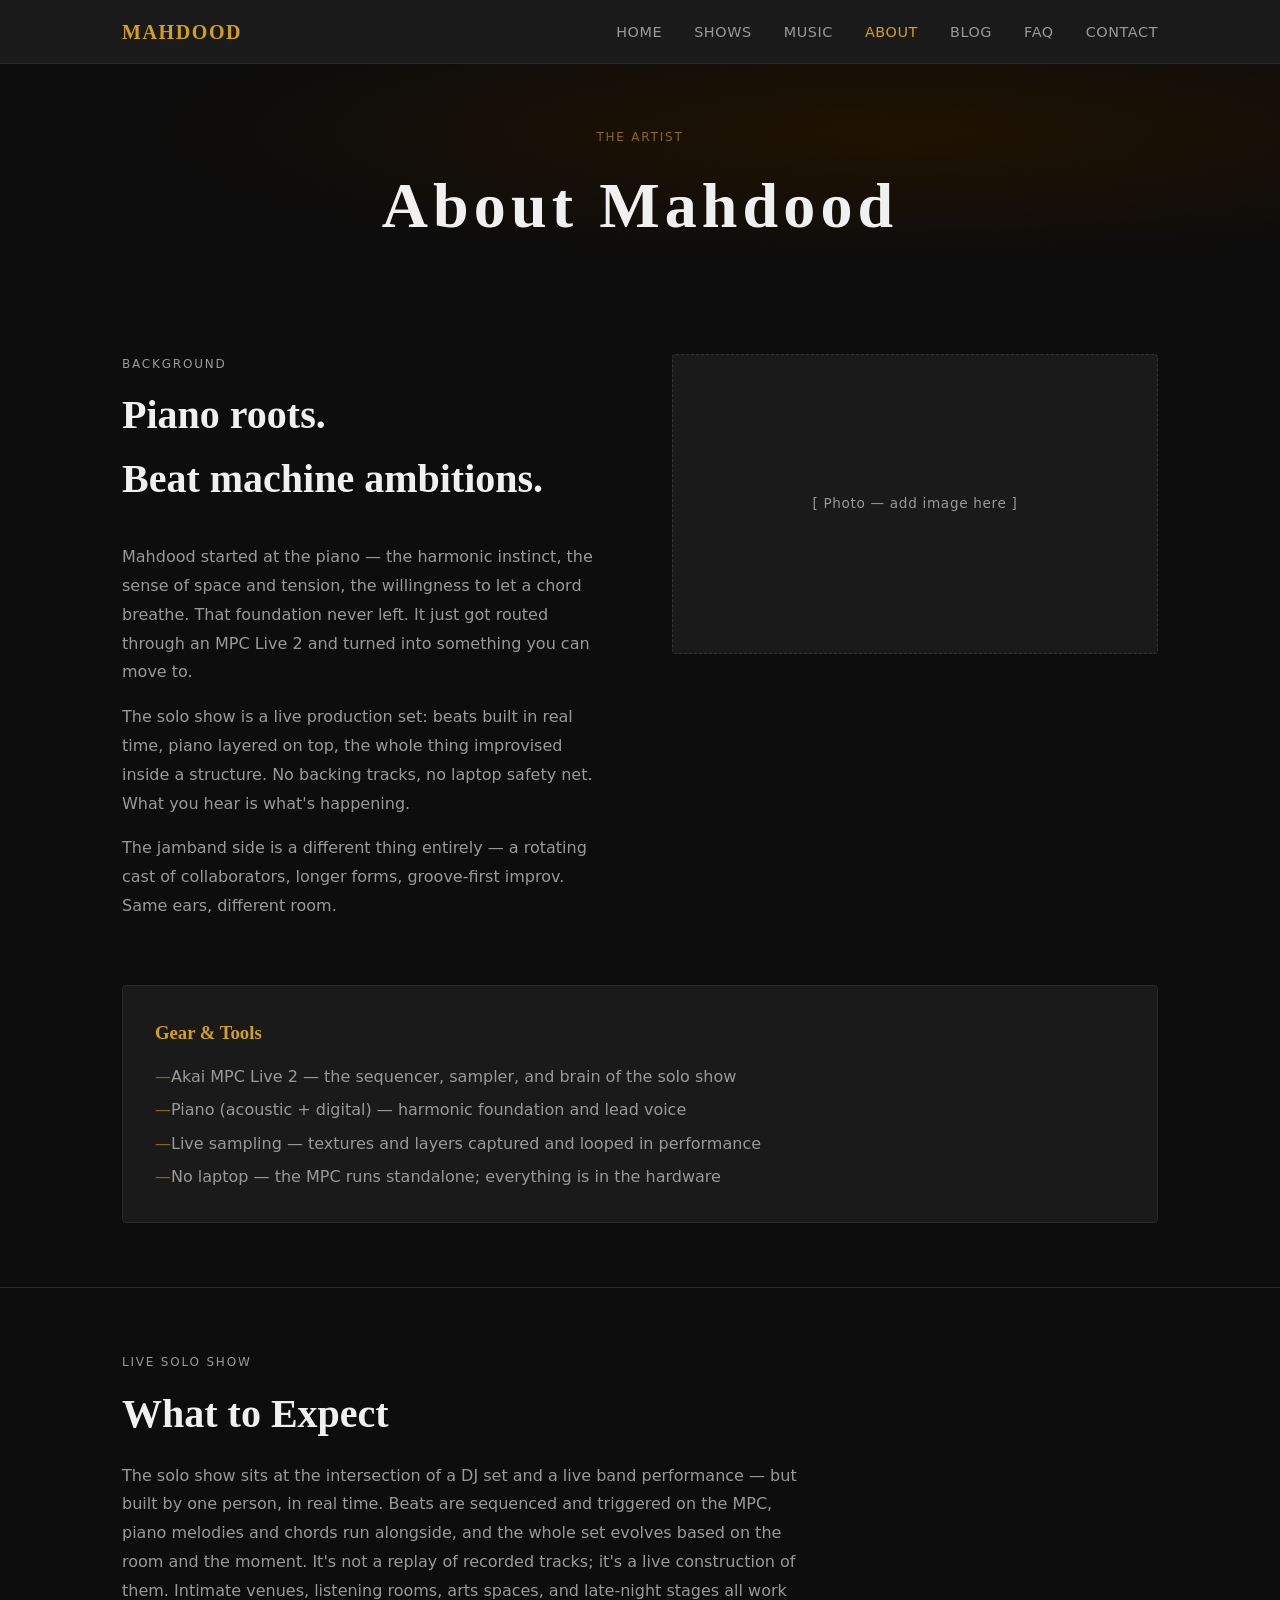
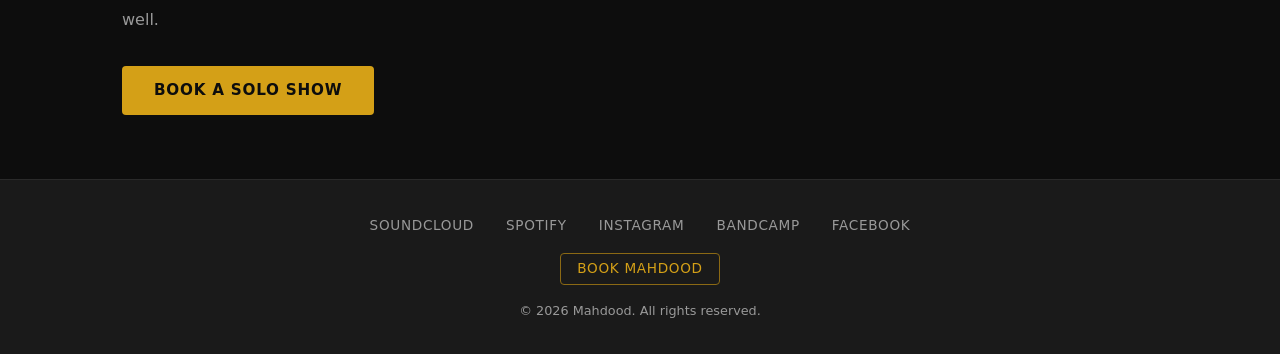
==== commit 08817fef: "refactor: reorder nav tabs and fix post.html active state New order: Home · Shows · Music · About · " ====
--- a/about.html
+++ b/about.html
@@ -18,12 +18,12 @@
         </button>
         <ul class="nav-links">
           <li><a href="index.html">Home</a></li>
+          <li><a href="shows.html">Shows</a></li>
           <li><a href="music.html">Music</a></li>
           <li><a href="about.html">About</a></li>
-          <li><a href="shows.html">Shows</a></li>
+          <li><a href="blog.html">Blog</a></li>
+          <li><a href="faq.html">FAQ</a></li>
           <li><a href="contact.html">Contact</a></li>
-          <li><a href="faq.html">FAQ</a></li>
-          <li><a href="blog.html">Blog</a></li>
         </ul>
       </div>
     </nav>
--- a/styles/main.css
+++ b/styles/main.css
@@ -393,6 +393,28 @@
   width: 100%;
 }
 
+/* Shorts / vertical video grid */
+.shorts-grid {
+  display: grid;
+  grid-template-columns: repeat(3, 1fr);
+  gap: var(--space-lg);
+  margin-top: var(--space-lg);
+  max-width: 900px;
+}
+
+.short-embed {
+  background: var(--color-surface);
+  border-radius: var(--radius);
+  overflow: hidden;
+  aspect-ratio: 9 / 16;
+}
+
+.short-embed iframe {
+  display: block;
+  width: 100%;
+  height: 100%;
+}
+
 .platform-links {
   margin-top: var(--space-lg);
   display: flex;
@@ -1053,6 +1075,11 @@
   .track-grid {
     grid-template-columns: 1fr;
   }
+
+  .shorts-grid {
+    grid-template-columns: 1fr;
+    max-width: 360px;
+  }
 }
 
 /* ── Tag filter bar ── */
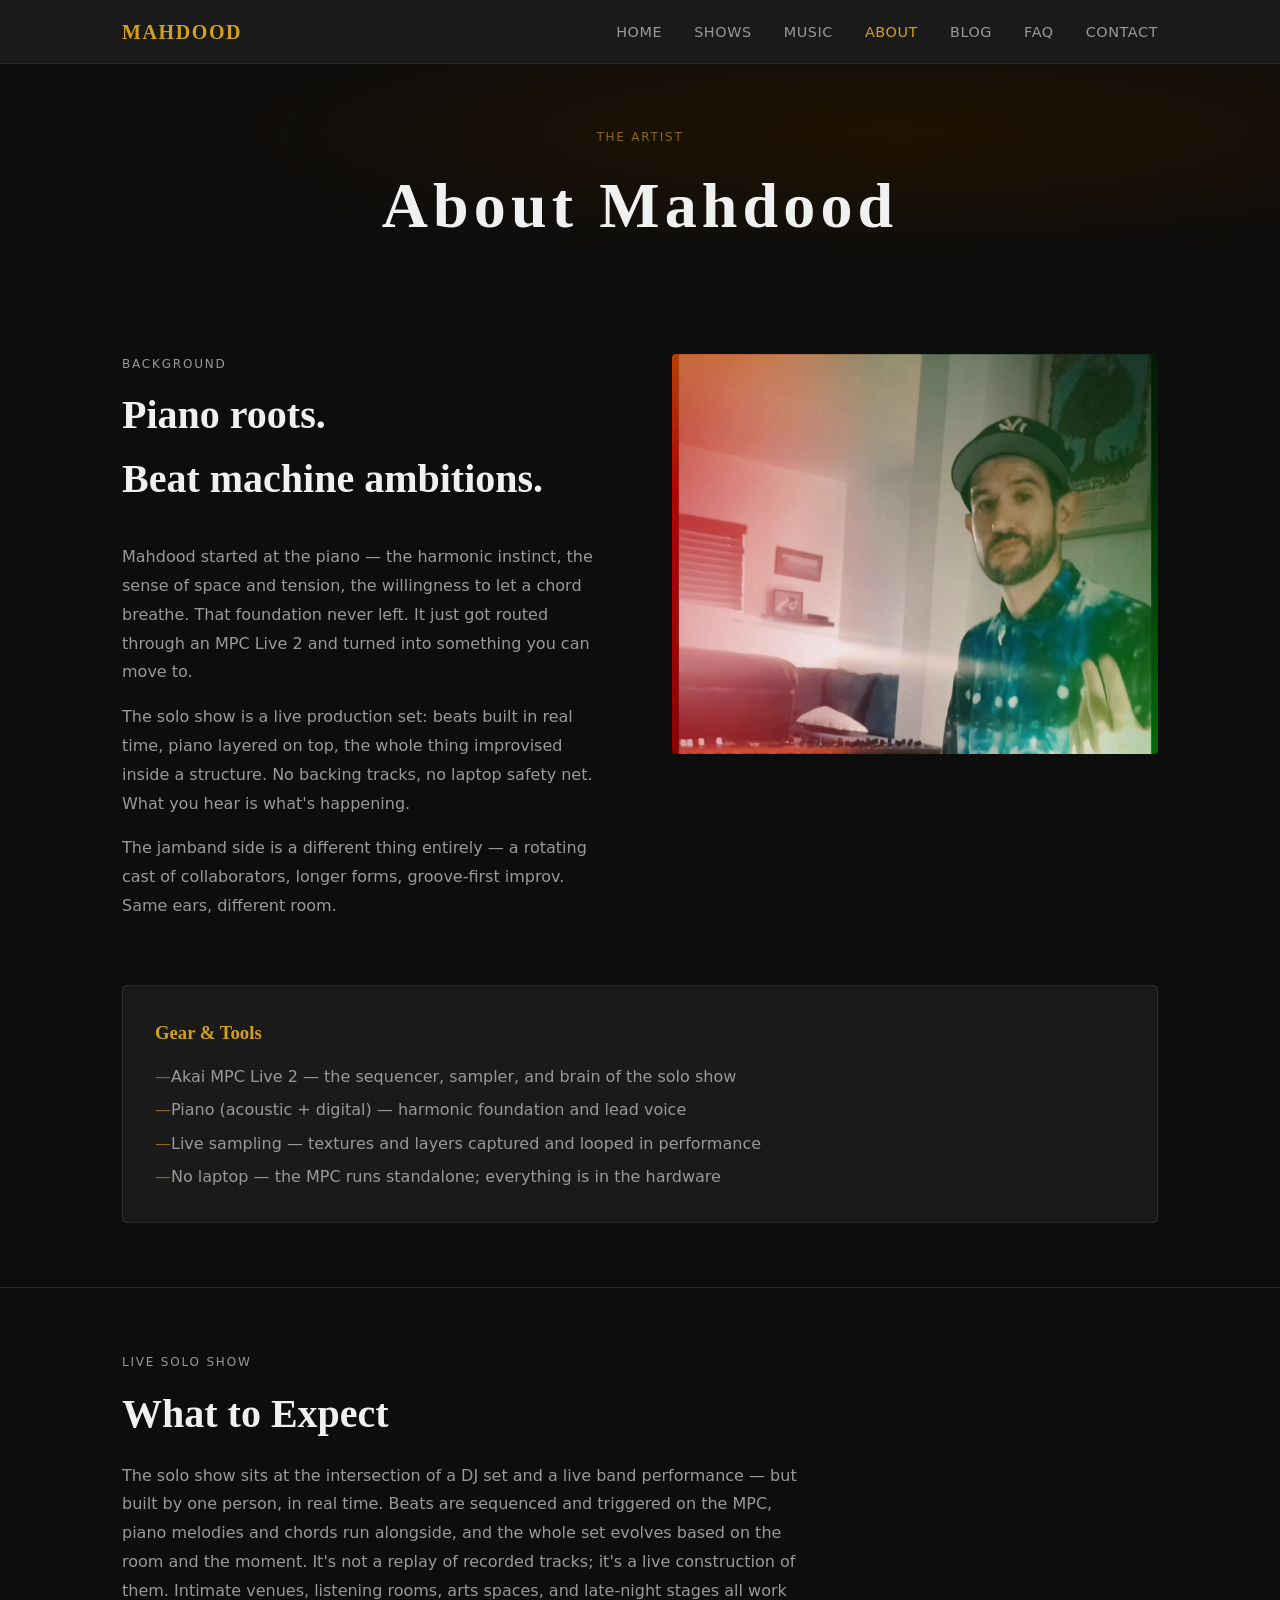
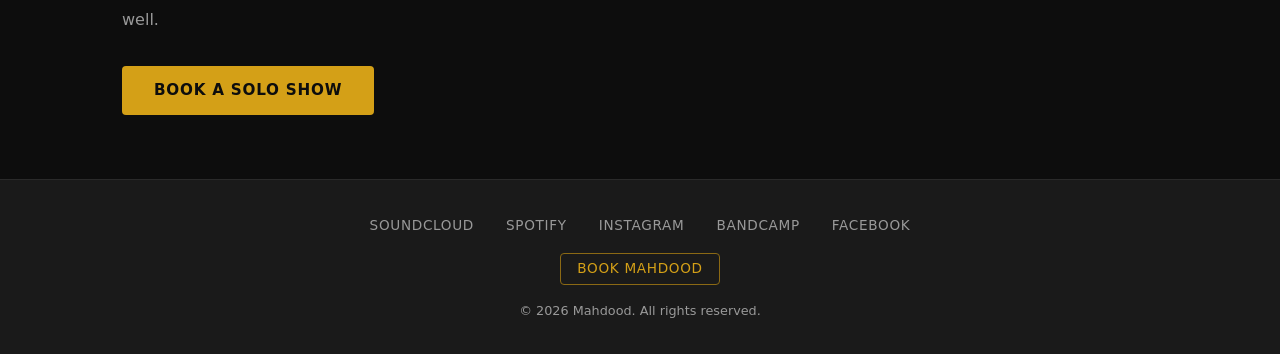
==== commit 24f17259: "feat: add artist photos and redesign home hero - Add images/mahdood-hero.jpg and mahdood-photo.jpg -" ====
--- a/about.html
+++ b/about.html
@@ -61,7 +61,11 @@
           </div>
 
           <div>
-            <div class="photo-placeholder">[ Photo — add image here ]</div>
+            <img
+              src="images/mahdood-photo.jpg"
+              alt="Mahdood performing live — hands on the MPC, in the moment"
+              class="about-photo"
+            />
           </div>
 
         </div>
--- a/styles/main.css
+++ b/styles/main.css
@@ -304,6 +304,28 @@
 }
 
 /* ── Hero (index.html) ── */
+/* Home page — nav + hero + footer all fit within 100vh, no scroll */
+.page-home {
+  height: 100vh;
+  display: flex;
+  flex-direction: column;
+  overflow: hidden;
+}
+
+.page-home main {
+  flex: 1;
+  min-height: 0;
+}
+
+.page-home .hero {
+  height: 100%;
+  min-height: 0;
+}
+
+.page-home .hero__photo {
+  max-height: 100%;
+}
+
 .hero {
   min-height: calc(100vh - var(--nav-height));
   display: flex;
@@ -473,17 +495,13 @@
   color: var(--color-accent-muted);
 }
 
-.photo-placeholder {
-  background: var(--color-surface);
-  border: 1px dashed #333;
-  border-radius: var(--radius);
-  height: 300px;
-  display: flex;
-  align-items: center;
-  justify-content: center;
-  color: var(--color-text-muted);
-  font-size: 0.85rem;
-  letter-spacing: 0.05em;
+.about-photo {
+  width: 100%;
+  height: 400px;
+  object-fit: cover;
+  object-position: center top;
+  border-radius: var(--radius);
+  display: block;
 }
 
 .live-section {
@@ -906,6 +924,7 @@
 
 .hero__body {
   max-width: 560px;
+  margin: 0 auto;
   color: var(--color-text-muted);
   font-size: 1rem;
   line-height: 1.8;
@@ -920,7 +939,7 @@
 /* Modifier: split — two-column layout (text left, visual right) */
 .hero--split {
   flex-direction: row;
-  text-align: left;
+  text-align: center;
   align-items: center;
   gap: var(--space-xl);
 }
@@ -937,7 +956,18 @@
 }
 
 .hero--split .hero__cta {
-  justify-content: flex-start;
+  justify-content: center;
+}
+
+.hero__photo {
+  width: 100%;
+  max-width: 480px;
+  max-height: calc(100vh - var(--nav-height) - var(--space-xl) * 2);
+  aspect-ratio: 3 / 4;
+  object-fit: cover;
+  object-position: center top;
+  border-radius: var(--radius);
+  display: block;
 }
 
 @media (max-width: 768px) {
@@ -1080,6 +1110,66 @@
     grid-template-columns: 1fr;
     max-width: 360px;
   }
+
+  /* Tighter horizontal gutters on small screens */
+  .container,
+  .nav-inner {
+    padding-left: var(--space-md);
+    padding-right: var(--space-md);
+  }
+
+  /* Reduce xl section padding to lg */
+  .music-section,
+  .shows-section,
+  .live-section,
+  .blog-listing,
+  .faq-content,
+  .post-page {
+    padding-top: var(--space-lg);
+    padding-bottom: var(--space-lg);
+  }
+
+  .about-grid,
+  .contact-grid {
+    padding-top: var(--space-lg);
+    padding-bottom: var(--space-lg);
+  }
+
+  /* Page hero (inner pages) */
+  .page-hero {
+    padding: var(--space-lg) var(--space-md);
+  }
+
+  /* Main hero: keep xl top/bottom but tighten sides */
+  .hero {
+    padding: var(--space-xl) var(--space-md);
+  }
+
+  .hero-tagline {
+    margin-bottom: var(--space-lg);
+  }
+
+  .hero-cta {
+    margin-bottom: var(--space-lg);
+  }
+
+  /* Shows CTA block */
+  .shows-cta {
+    padding: var(--space-lg);
+  }
+
+  /* Footer social: wrap and center so links never overflow */
+  .footer-social {
+    flex-wrap: wrap;
+    justify-content: center;
+    gap: var(--space-md);
+  }
+
+  /* Center single-column shorts grid */
+  .shorts-grid {
+    margin-left: auto;
+    margin-right: auto;
+  }
 }
 
 /* ── Tag filter bar ── */
